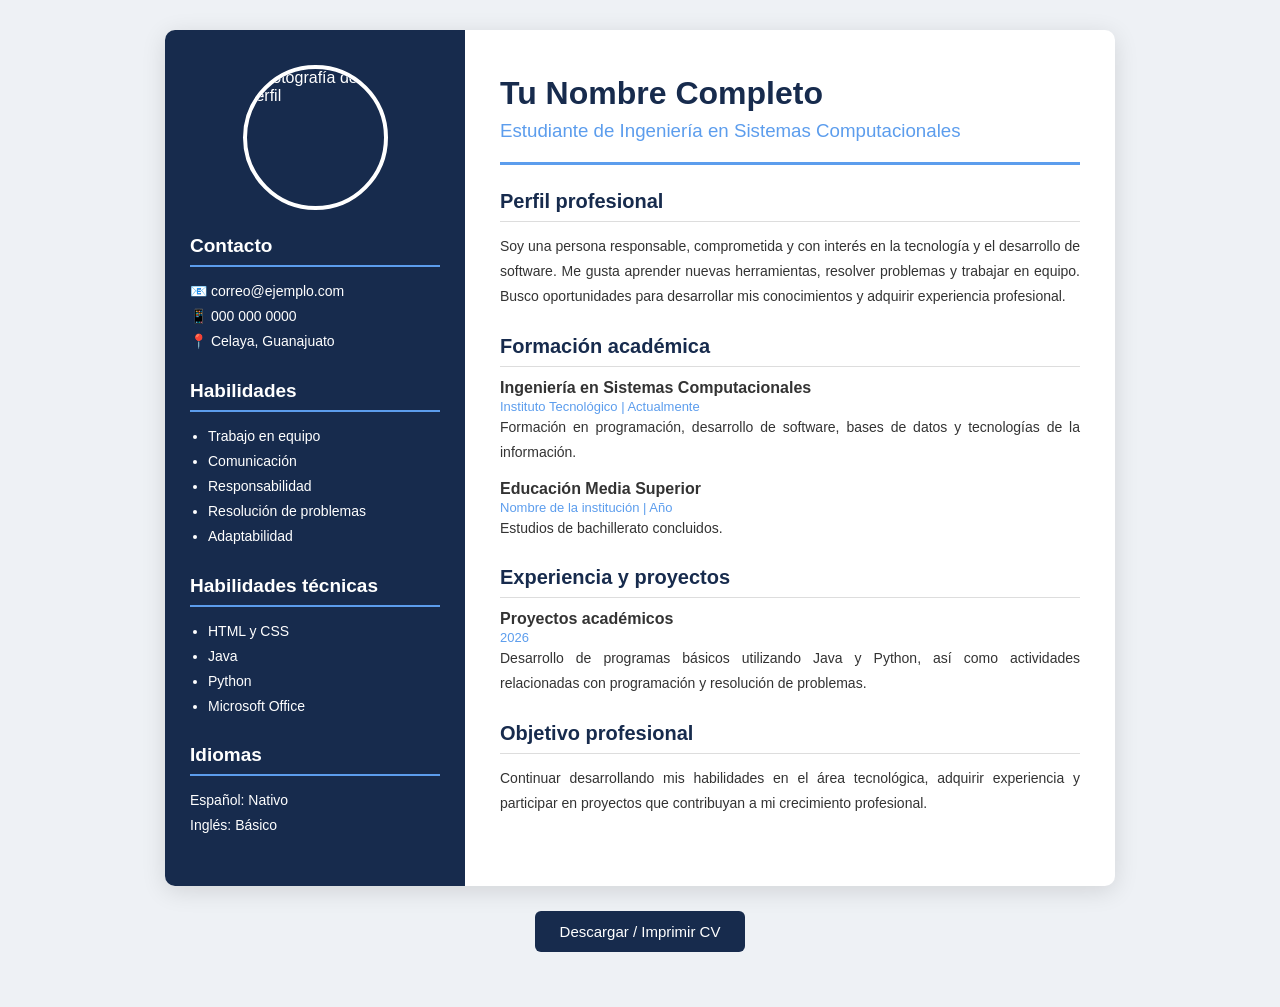
==== index.html @ 4fccf20b "nuevo" ====
<!DOCTYPE html>
<html lang="es">
<head>
    <meta charset="UTF-8">
    <meta name="viewport" content="width=device-width, initial-scale=1.0">
    <title>Mi Currículum Vitae</title>

    <style>
        * {
            margin: 0;
            padding: 0;
            box-sizing: border-box;
            font-family: Arial, sans-serif;
        }

        body {
            background: #eef1f5;
            color: #333;
            padding: 30px 15px;
        }

        .cv {
            max-width: 950px;
            margin: auto;
            background: white;
            display: grid;
            grid-template-columns: 300px 1fr;
            box-shadow: 0 5px 25px rgba(0,0,0,0.12);
            border-radius: 10px;
            overflow: hidden;
        }

        /* PANEL IZQUIERDO */
        .sidebar {
            background: #172b4d;
            color: white;
            padding: 35px 25px;
        }

        .foto {
            width: 145px;
            height: 145px;
            border-radius: 50%;
            border: 4px solid white;
            object-fit: cover;
            display: block;
            margin: 0 auto 25px;
        }

        .sidebar h2 {
            font-size: 19px;
            margin: 25px 0 12px;
            border-bottom: 2px solid #5c9ded;
            padding-bottom: 8px;
        }

        .sidebar p, .sidebar li {
            font-size: 14px;
            line-height: 1.8;
        }

        .sidebar ul {
            padding-left: 18px;
        }

        /* PANEL DERECHO */
        .content {
            padding: 45px 35px;
        }

        .header {
            border-bottom: 3px solid #5c9ded;
            padding-bottom: 20px;
            margin-bottom: 25px;
        }

        .header h1 {
            color: #172b4d;
            font-size: 32px;
            margin-bottom: 8px;
        }

        .header h3 {
            color: #5c9ded;
            font-weight: normal;
        }

        .section {
            margin-bottom: 25px;
        }

        .section h2 {
            color: #172b4d;
            font-size: 20px;
            border-bottom: 1px solid #ddd;
            padding-bottom: 8px;
            margin-bottom: 12px;
        }

        .section p {
            font-size: 14px;
            line-height: 1.8;
            text-align: justify;
        }

        .item {
            margin-bottom: 15px;
        }

        .item h3 {
            font-size: 16px;
            color: #333;
        }

        .item span {
            color: #5c9ded;
            font-size: 13px;
        }

        /* BOTON */
        .print {
            display: block;
            margin: 25px auto;
            padding: 12px 25px;
            background: #172b4d;
            color: white;
            border: none;
            border-radius: 6px;
            cursor: pointer;
            font-size: 15px;
        }

        .print:hover {
            background: #5c9ded;
        }

        /* RESPONSIVE */
        @media (max-width: 700px) {
            .cv {
                grid-template-columns: 1fr;
            }

            .content {
                padding: 30px 22px;
            }

            .header h1 {
                font-size: 26px;
            }
        }

        /* IMPRESION */
        @media print {
            body {
                padding: 0;
                background: white;
            }

            .cv {
                box-shadow: none;
                border-radius: 0;
            }

            .print {
                display: none;
            }

            .sidebar {
                print-color-adjust: exact;
                -webkit-print-color-adjust: exact;
            }
        }
    </style>
</head>

<body>

    <div class="cv">

        <!-- PANEL IZQUIERDO -->
        <aside class="sidebar">

            <img class="foto"
                 src="https://via.placeholder.com/150"
                 alt="Fotografía de perfil">

            <h2>Contacto</h2>
            <p>📧 correo@ejemplo.com</p>
            <p>📱 000 000 0000</p>
            <p>📍 Celaya, Guanajuato</p>

            <h2>Habilidades</h2>
            <ul>
                <li>Trabajo en equipo</li>
                <li>Comunicación</li>
                <li>Responsabilidad</li>
                <li>Resolución de problemas</li>
                <li>Adaptabilidad</li>
            </ul>

            <h2>Habilidades técnicas</h2>
            <ul>
                <li>HTML y CSS</li>
                <li>Java</li>
                <li>Python</li>
                <li>Microsoft Office</li>
            </ul>

            <h2>Idiomas</h2>
            <p>Español: Nativo</p>
            <p>Inglés: Básico</p>

        </aside>

        <!-- PANEL DERECHO -->
        <main class="content">

            <header class="header">
                <h1>Tu Nombre Completo</h1>
                <h3>Estudiante de Ingeniería en Sistemas Computacionales</h3>
            </header>

            <section class="section">
                <h2>Perfil profesional</h2>
                <p>
                    Soy una persona responsable, comprometida y con interés
                    en la tecnología y el desarrollo de software. Me gusta
                    aprender nuevas herramientas, resolver problemas y
                    trabajar en equipo. Busco oportunidades para desarrollar
                    mis conocimientos y adquirir experiencia profesional.
                </p>
            </section>

            <section class="section">
                <h2>Formación académica</h2>

                <div class="item">
                    <h3>Ingeniería en Sistemas Computacionales</h3>
                    <span>Instituto Tecnológico | Actualmente</span>
                    <p>
                        Formación en programación, desarrollo de software,
                        bases de datos y tecnologías de la información.
                    </p>
                </div>

                <div class="item">
                    <h3>Educación Media Superior</h3>
                    <span>Nombre de la institución | Año</span>
                    <p>Estudios de bachillerato concluidos.</p>
                </div>
            </section>

            <section class="section">
                <h2>Experiencia y proyectos</h2>

                <div class="item">
                    <h3>Proyectos académicos</h3>
                    <span>2026</span>
                    <p>
                        Desarrollo de programas básicos utilizando Java
                        y Python, así como actividades relacionadas con
                        programación y resolución de problemas.
                    </p>
                </div>

            </section>

            <section class="section">
                <h2>Objetivo profesional</h2>
                <p>
                    Continuar desarrollando mis habilidades en el área
                    tecnológica, adquirir experiencia y participar en
                    proyectos que contribuyan a mi crecimiento profesional.
                </p>
            </section>

        </main>

    </div>

    <button class="print" onclick="window.print()">
        Descargar / Imprimir CV
    </button>

</body>
</html>
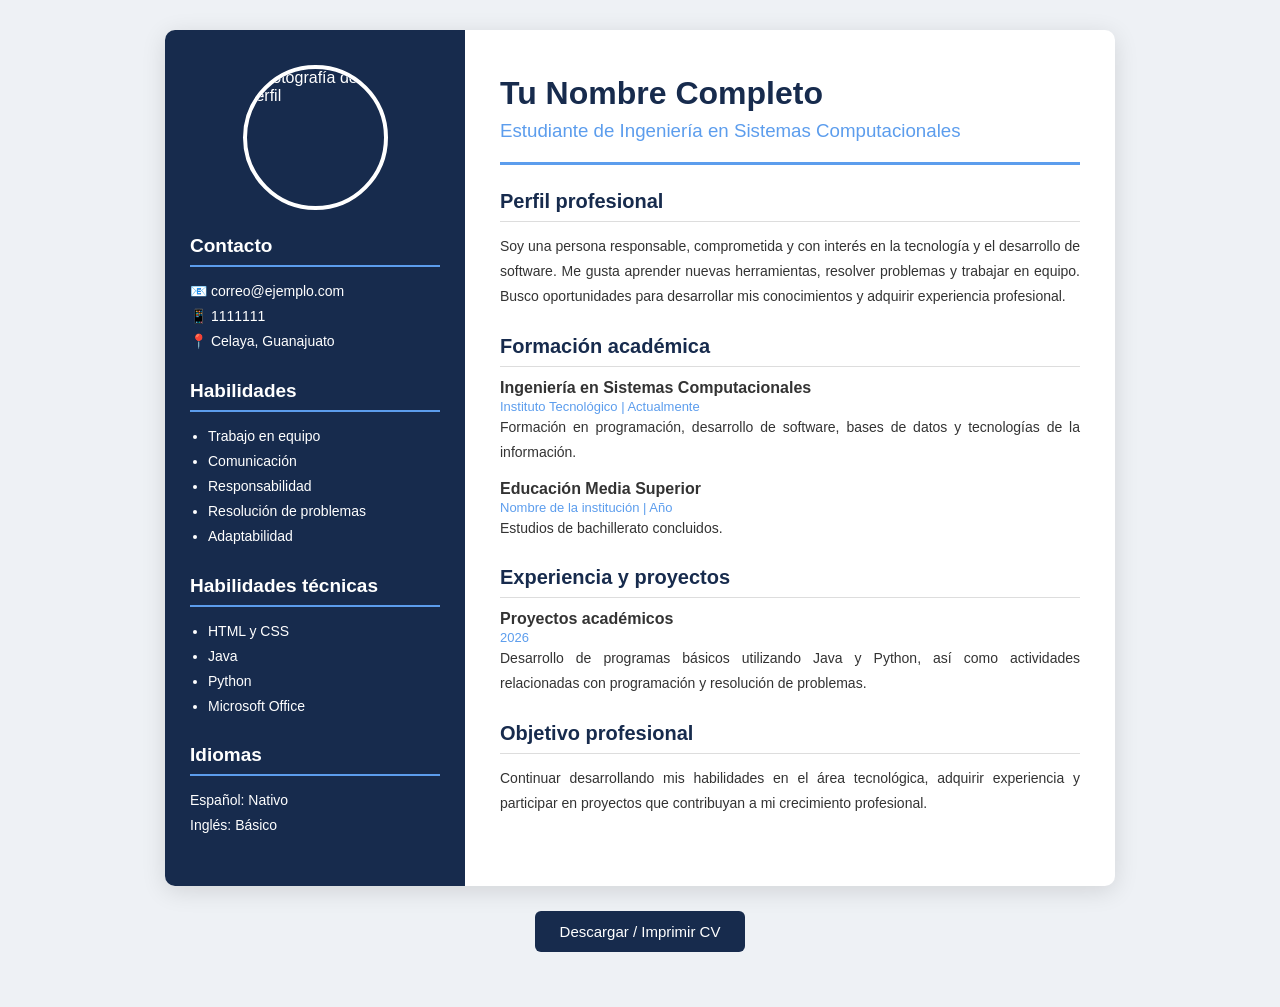
==== commit 87b5eb0e: "cambio-pequeno" ====
--- a/index.html
+++ b/index.html
@@ -3,174 +3,9 @@
 <head>
     <meta charset="UTF-8">
     <meta name="viewport" content="width=device-width, initial-scale=1.0">
+    
     <title>Mi Currículum Vitae</title>
-
-    <style>
-        * {
-            margin: 0;
-            padding: 0;
-            box-sizing: border-box;
-            font-family: Arial, sans-serif;
-        }
-
-        body {
-            background: #eef1f5;
-            color: #333;
-            padding: 30px 15px;
-        }
-
-        .cv {
-            max-width: 950px;
-            margin: auto;
-            background: white;
-            display: grid;
-            grid-template-columns: 300px 1fr;
-            box-shadow: 0 5px 25px rgba(0,0,0,0.12);
-            border-radius: 10px;
-            overflow: hidden;
-        }
-
-        /* PANEL IZQUIERDO */
-        .sidebar {
-            background: #172b4d;
-            color: white;
-            padding: 35px 25px;
-        }
-
-        .foto {
-            width: 145px;
-            height: 145px;
-            border-radius: 50%;
-            border: 4px solid white;
-            object-fit: cover;
-            display: block;
-            margin: 0 auto 25px;
-        }
-
-        .sidebar h2 {
-            font-size: 19px;
-            margin: 25px 0 12px;
-            border-bottom: 2px solid #5c9ded;
-            padding-bottom: 8px;
-        }
-
-        .sidebar p, .sidebar li {
-            font-size: 14px;
-            line-height: 1.8;
-        }
-
-        .sidebar ul {
-            padding-left: 18px;
-        }
-
-        /* PANEL DERECHO */
-        .content {
-            padding: 45px 35px;
-        }
-
-        .header {
-            border-bottom: 3px solid #5c9ded;
-            padding-bottom: 20px;
-            margin-bottom: 25px;
-        }
-
-        .header h1 {
-            color: #172b4d;
-            font-size: 32px;
-            margin-bottom: 8px;
-        }
-
-        .header h3 {
-            color: #5c9ded;
-            font-weight: normal;
-        }
-
-        .section {
-            margin-bottom: 25px;
-        }
-
-        .section h2 {
-            color: #172b4d;
-            font-size: 20px;
-            border-bottom: 1px solid #ddd;
-            padding-bottom: 8px;
-            margin-bottom: 12px;
-        }
-
-        .section p {
-            font-size: 14px;
-            line-height: 1.8;
-            text-align: justify;
-        }
-
-        .item {
-            margin-bottom: 15px;
-        }
-
-        .item h3 {
-            font-size: 16px;
-            color: #333;
-        }
-
-        .item span {
-            color: #5c9ded;
-            font-size: 13px;
-        }
-
-        /* BOTON */
-        .print {
-            display: block;
-            margin: 25px auto;
-            padding: 12px 25px;
-            background: #172b4d;
-            color: white;
-            border: none;
-            border-radius: 6px;
-            cursor: pointer;
-            font-size: 15px;
-        }
-
-        .print:hover {
-            background: #5c9ded;
-        }
-
-        /* RESPONSIVE */
-        @media (max-width: 700px) {
-            .cv {
-                grid-template-columns: 1fr;
-            }
-
-            .content {
-                padding: 30px 22px;
-            }
-
-            .header h1 {
-                font-size: 26px;
-            }
-        }
-
-        /* IMPRESION */
-        @media print {
-            body {
-                padding: 0;
-                background: white;
-            }
-
-            .cv {
-                box-shadow: none;
-                border-radius: 0;
-            }
-
-            .print {
-                display: none;
-            }
-
-            .sidebar {
-                print-color-adjust: exact;
-                -webkit-print-color-adjust: exact;
-            }
-        }
-    </style>
+    <link rel="stylesheet" href="index.css">
 </head>
 
 <body>
@@ -186,7 +21,7 @@
 
             <h2>Contacto</h2>
             <p>📧 correo@ejemplo.com</p>
-            <p>📱 000 000 0000</p>
+            <p>📱 1111111</p>
             <p>📍 Celaya, Guanajuato</p>
 
             <h2>Habilidades</h2>
--- a/index.css
+++ b/index.css
@@ -0,0 +1,164 @@
+* {
+            margin: 0;
+            padding: 0;
+            box-sizing: border-box;
+            font-family: Arial, sans-serif;
+        }
+
+        body {
+            background: #eef1f5;
+            color: #333;
+            padding: 30px 15px;
+        }
+
+        .cv {
+            max-width: 950px;
+            margin: auto;
+            background: white;
+            display: grid;
+            grid-template-columns: 300px 1fr;
+            box-shadow: 0 5px 25px rgba(0,0,0,0.12);
+            border-radius: 10px;
+            overflow: hidden;
+        }
+
+        /* PANEL IZQUIERDO */
+        .sidebar {
+            background: #172b4d;
+            color: white;
+            padding: 35px 25px;
+        }
+
+        .foto {
+            width: 145px;
+            height: 145px;
+            border-radius: 50%;
+            border: 4px solid white;
+            object-fit: cover;
+            display: block;
+            margin: 0 auto 25px;
+        }
+
+        .sidebar h2 {
+            font-size: 19px;
+            margin: 25px 0 12px;
+            border-bottom: 2px solid #5c9ded;
+            padding-bottom: 8px;
+        }
+
+        .sidebar p, .sidebar li {
+            font-size: 14px;
+            line-height: 1.8;
+        }
+
+        .sidebar ul {
+            padding-left: 18px;
+        }
+
+        /* PANEL DERECHO */
+        .content {
+            padding: 45px 35px;
+        }
+
+        .header {
+            border-bottom: 3px solid #5c9ded;
+            padding-bottom: 20px;
+            margin-bottom: 25px;
+        }
+
+        .header h1 {
+            color: #172b4d;
+            font-size: 32px;
+            margin-bottom: 8px;
+        }
+
+        .header h3 {
+            color: #5c9ded;
+            font-weight: normal;
+        }
+
+        .section {
+            margin-bottom: 25px;
+        }
+
+        .section h2 {
+            color: #172b4d;
+            font-size: 20px;
+            border-bottom: 1px solid #ddd;
+            padding-bottom: 8px;
+            margin-bottom: 12px;
+        }
+
+        .section p {
+            font-size: 14px;
+            line-height: 1.8;
+            text-align: justify;
+        }
+
+        .item {
+            margin-bottom: 15px;
+        }
+
+        .item h3 {
+            font-size: 16px;
+            color: #333;
+        }
+
+        .item span {
+            color: #5c9ded;
+            font-size: 13px;
+        }
+
+        /* BOTON */
+        .print {
+            display: block;
+            margin: 25px auto;
+            padding: 12px 25px;
+            background: #172b4d;
+            color: white;
+            border: none;
+            border-radius: 6px;
+            cursor: pointer;
+            font-size: 15px;
+        }
+
+        .print:hover {
+            background: #5c9ded;
+        }
+
+        /* RESPONSIVE */
+        @media (max-width: 700px) {
+            .cv {
+                grid-template-columns: 1fr;
+            }
+
+            .content {
+                padding: 30px 22px;
+            }
+
+            .header h1 {
+                font-size: 26px;
+            }
+        }
+
+        /* IMPRESION */
+        @media print {
+            body {
+                padding: 0;
+                background: white;
+            }
+
+            .cv {
+                box-shadow: none;
+                border-radius: 0;
+            }
+
+            .print {
+                display: none;
+            }
+
+            .sidebar {
+                print-color-adjust: exact;
+                -webkit-print-color-adjust: exact;
+            }
+        }
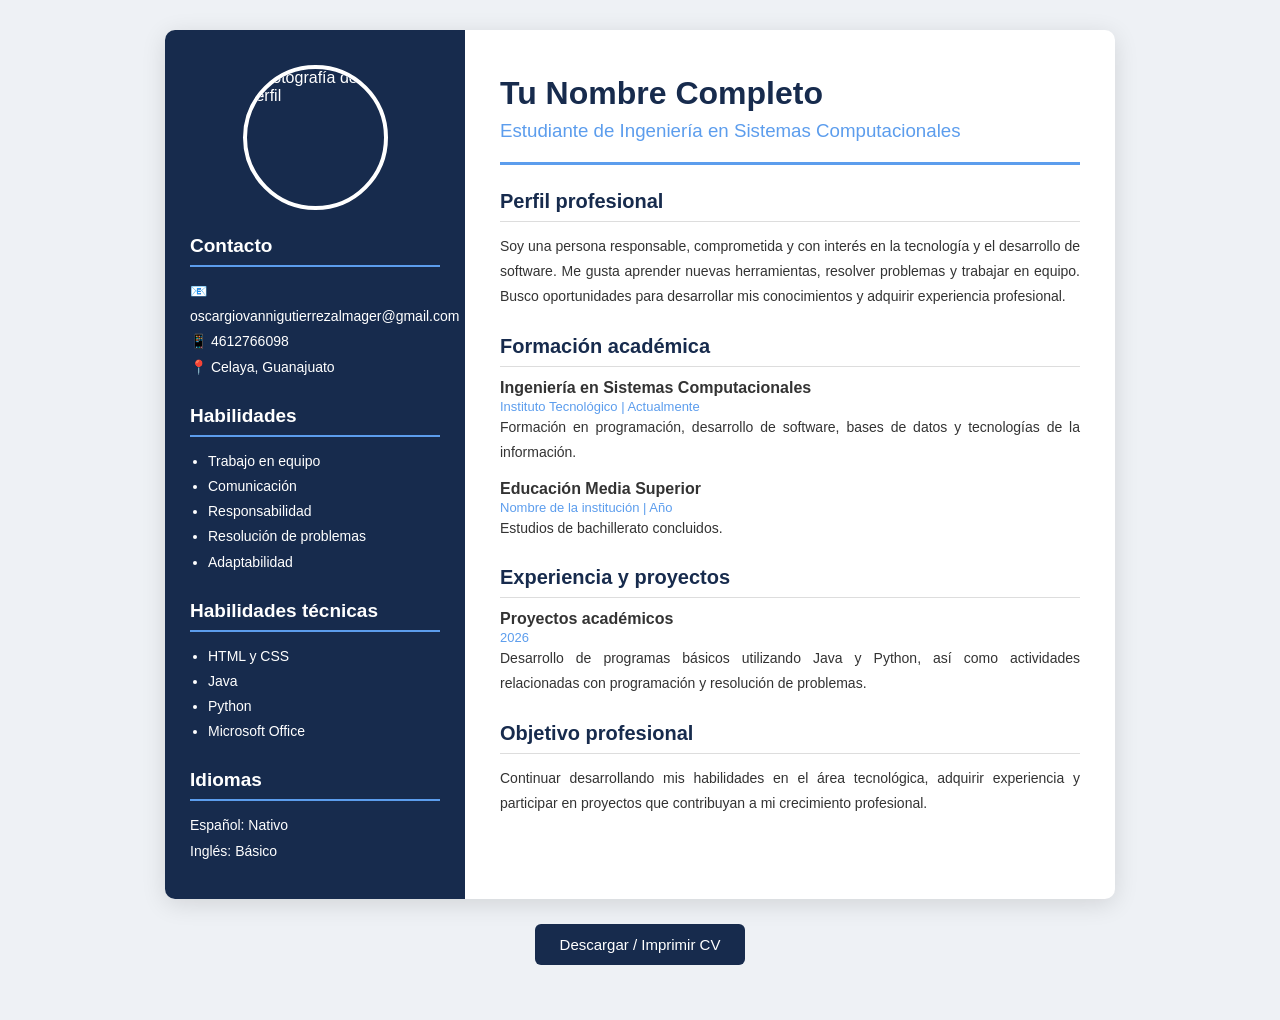
==== commit 994cd2af: "Update index.html" ====
--- a/index.html
+++ b/index.html
@@ -20,8 +20,8 @@
                  alt="Fotografía de perfil">
 
             <h2>Contacto</h2>
-            <p>📧 correo@ejemplo.com</p>
-            <p>📱 1111111</p>
+            <p>📧 oscargiovannigutierrezalmager@gmail.com</p>
+            <p>📱 4612766098</p>
             <p>📍 Celaya, Guanajuato</p>
 
             <h2>Habilidades</h2>
